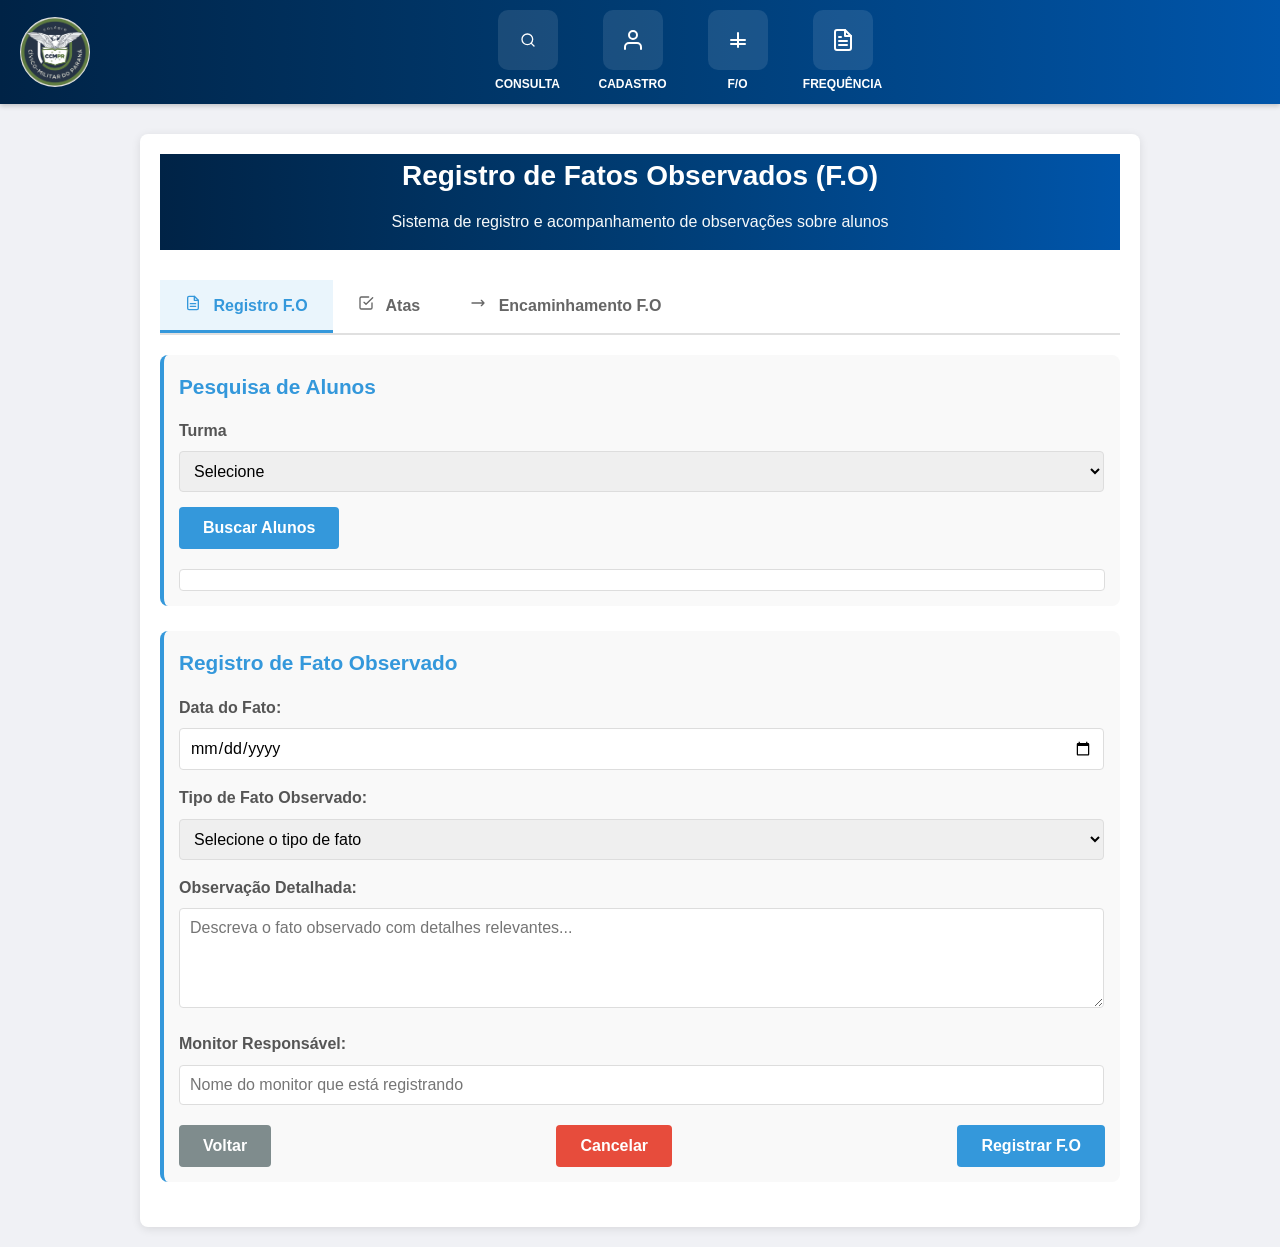
==== public/teste_fo.html @ 6c330f62 "Add files via upload" ====
<!DOCTYPE html>
<html lang="pt-br">

<head>
    <meta charset="UTF-8">
    <meta name="viewport" content="width=device-width, initial-scale=1.0">
    <title>Registro de Fatos Observados (F.O)</title>
    <link rel="stylesheet" href="geral.css">
    <link rel="stylesheet" href="Fo.css">
    <script src="fo.js"></script>
</head>
<body>
    <!-- Cabeçalho com navegação -->
    <header class="header">
        <!-- Container do logo -->
        <div class="logo-container">
            <div class="logo">
                <!-- Placeholder para o logo institucional -->
                <img src="imagens/logocmcc.png" alt="Logo Institucional">
            </div>
        </div>


        <!-- Navegação principal -->
        <nav class="nav-container" id="navContainer">
            <!-- Item de navegação: Consulta -->
            <a href="consulta.html" class="nav-item">
                <div class="nav-icon-container">
                    <!-- Ícone de lupa SVG -->
                    <svg xmlns="http://www.w3.org/2000/svg" width="16" height="16" viewBox="0 0 24 24" fill="none"
                        stroke="currentColor" stroke-width="2" stroke-linecap="round" stroke-linejoin="round">
                        <circle cx="11" cy="11" r="8"></circle>
                        <line x1="21" y1="21" x2="16.65" y2="16.65"></line>
                    </svg>
                </div>
                <div class="nav-text">CONSULTA</div>
            </a>
            <!-- Item de navegação: Cadastro -->
            <a href="index.html" class="nav-item">
                <div class="nav-icon-container">
                    <!-- Ícone de pessoa SVG -->
                    <svg xmlns="http://www.w3.org/2000/svg" width="24" height="24" viewBox="0 0 24 24" fill="none"
                        stroke="currentColor" stroke-width="2" stroke-linecap="round" stroke-linejoin="round">
                        <path d="M20 21v-2a4 4 0 0 0-4-4H8a4 4 0 0 0-4 4v2"></path>
                        <circle cx="12" cy="7" r="4"></circle>
                    </svg>
                </div>
                <div class="nav-text">CADASTRO</div>
            </a>
            <!-- Item de navegação: F/O (Fator/Operação) -->
            <a href="teste_fo.html" class="nav-item">
                <div class="nav-icon-container">
                    <!-- Ícones sobrepostos para criar o símbolo -/+ -->
                    <svg xmlns="http://www.w3.org/2000/svg" width="24" height="24" viewBox="0 0 24 24" fill="none"
                        stroke="currentColor" stroke-width="2" stroke-linecap="round" stroke-linejoin="round">
                        <line x1="12" y1="5" x2="12" y2="19"></line>
                        <line x1="5" y1="12" x2="19" y2="12"></line>
                    </svg>
                    <svg xmlns="http://www.w3.org/2000/svg" width="24" height="24" viewBox="0 0 24 24" fill="none"
                        stroke="currentColor" stroke-width="2" stroke-linecap="round" stroke-linejoin="round"
                        style="position: absolute; margin-top: 8px;">
                        <line x1="5" y1="12" x2="19" y2="12"></line>
                    </svg>
                </div>
                <div class="nav-text">F/O</div>
            </a>
            <!-- Item de navegação: Frequência -->
            <a href="freq.html" class="nav-item">
                <div class="nav-icon-container">
                    <!-- Ícone de documento SVG -->
                    <svg xmlns="http://www.w3.org/2000/svg" width="24" height="24" viewBox="0 0 24 24" fill="none"
                        stroke="currentColor" stroke-width="2" stroke-linecap="round" stroke-linejoin="round">
                        <path d="M14 2H6a2 2 0 0 0-2 2v16a2 2 0 0 0 2 2h12a2 2 0 0 0 2-2V8z"></path>
                        <polyline points="14 2 14 8 20 8"></polyline>
                        <line x1="16" y1="13" x2="8" y2="13"></line>
                        <line x1="16" y1="17" x2="8" y2="17"></line>
                        <polyline points="10 9 9 9 8 9"></polyline>
                    </svg>
                </div>
                <div class="nav-text">FREQUÊNCIA</div>
            </a>
        </nav>

        <!-- Botão de menu para dispositivos móveis -->
        <button class="menu-toggle" id="menuToggle">
            <!-- Ícone de hambúrguer SVG -->
            <svg xmlns="http://www.w3.org/2000/svg" width="24" height="24" viewBox="0 0 24 24" fill="none"
                stroke="currentColor" stroke-width="2" stroke-linecap="round" stroke-linejoin="round">
                <line x1="3" y1="12" x2="21" y2="12"></line>
                <line x1="3" y1="6" x2="21" y2="6"></line>
                <line x1="3" y1="18" x2="21" y2="18"></line>
            </svg>
        </button>
    </header>

    <main>
        <!-- Container principal da aplicação -->
        <div class="container">
            <!-- Cabeçalho da página -->
            <header class="hae">
                <h1>Registro de Fatos Observados (F.O)</h1>
                <p>Sistema de registro e acompanhamento de observações sobre alunos</p>
            </header>

            <!-- Sistema de Abas -->
            <div class="tabs-container">
                <div class="tabs-nav">
                    <button class="tab-button active" onclick="showTab('registro')">
                        <svg xmlns="http://www.w3.org/2000/svg" width="16" height="16" viewBox="0 0 24 24" fill="none" stroke="currentColor" stroke-width="2" stroke-linecap="round" stroke-linejoin="round" style="margin-right: 8px;">
                            <path d="M14 2H6a2 2 0 0 0-2 2v16a2 2 0 0 0 2 2h12a2 2 0 0 0 2-2V8z"></path>
                            <polyline points="14 2 14 8 20 8"></polyline>
                            <line x1="16" y1="13" x2="8" y2="13"></line>
                            <line x1="16" y1="17" x2="8" y2="17"></line>
                        </svg>
                        Registro F.O
                    </button>
                    <button class="tab-button" onclick="showTab('atas')">
                        <svg xmlns="http://www.w3.org/2000/svg" width="16" height="16" viewBox="0 0 24 24" fill="none" stroke="currentColor" stroke-width="2" stroke-linecap="round" stroke-linejoin="round" style="margin-right: 8px;">
                            <path d="M9 11l3 3L22 4"></path>
                            <path d="M21 12v7a2 2 0 0 1-2 2H5a2 2 0 0 1-2-2V5a2 2 0 0 1 2-2h11"></path>
                        </svg>
                        Atas
                    </button>
                    <button class="tab-button" onclick="showTab('encaminhamento')">
                        <svg xmlns="http://www.w3.org/2000/svg" width="16" height="16" viewBox="0 0 24 24" fill="none" stroke="currentColor" stroke-width="2" stroke-linecap="round" stroke-linejoin="round" style="margin-right: 8px;">
                            <path d="M17 8l4 4m0 0l-4 4m4-4H3"></path>
                        </svg>
                        Encaminhamento F.O
                    </button>
                </div>

                <!-- Conteúdo da Aba: Registro F.O -->
                <div id="registro" class="tab-content active">
                    <!-- Seção de pesquisa de alunos por turma -->
                    <section class="form-section">
                        <h2>Pesquisa de Alunos</h2>

                        <!-- Formulário de pesquisa -->
                        <form id="searchForm">
                            <div class="form-row">
                                <div class="form-group">
                                    <label class="required" for="aluno-periodo">Turma</label>
                                <select id="aluno-turma" name="periodo" required>
                                    <option value="">Selecione</option>
                                    <option value="9º Ano A">9º Ano A</option>
                                    <option value="9º Ano B">9º Ano B</option>
                                    <option value="9º Ano C">9º Ano C</option>
                                    <option value="9º Ano D">9º Ano D</option>
                                    <option value="1º Ano A">1º Ano A</option>
                                    <option value="1º Ano B">1º Ano B</option>
                                    <option value="1º Ano C">1º Ano C</option>
                                    <option value="1º Ano D">1º Ano D</option>
                                    <option value="2º Ano A">2º Ano A</option>
                                    <option value="2º Ano B">2º Ano B</option>
                                    <option value="2º Ano C">2º Ano C</option>
                                    <option value="2º Ano D">2º Ano D</option>
                                    <option value="3º Ano A">3º Ano A</option>
                                    <option value="3º Ano B">3º Ano B</option>
                                    <option value="3º Ano C">3º Ano C</option>
                                    <option value="3º Ano D">3º Ano D</option>
                                </select>
                            </div>

                            <button type="submit" class="btn btn-primary">Buscar Alunos</button>
                        </form>

                        <!-- Resultados da pesquisa -->
                        <div class="search-results">
                            
                        </div>
                    </section>

                    <!-- Seção de registro do fato observado -->
                    <section class="form-section">
                        <h2>Registro de Fato Observado</h2>

                        <form id="registroForm">
                            
                            <div class="form-group">
                                <label for="data">Data do Fato:</label>
                                <input type="date" id="data" name="data" required>
                            </div>

                            <div class="form-group">
                                <label for="tipoFato">Tipo de Fato Observado:</label>
                                <select id="tipoFato" name="tipoFato" required>
                                    <option value="">Selecione o tipo de fato</option>
                                    <option value="comportamento-positivo">Comportamento Positivo</option>
                                    <option value="comportamento-negativo">Comportamento Negativo</option>
                                    <option value="desempenho-academico">Desempenho Acadêmico</option>
                                    <option value="participacao-aula">Participação em Aula</option>
                                    <option value="atividade-extracurricular">Atividade Extracurricular</option>
                                    <option value="relacionamento-colegas">Relacionamento com Colegas</option>
                                    <option value="outro">Outro</option>
                                </select>
                            </div>

                            <div class="form-group">
                                <label for="observacao">Observação Detalhada:</label>
                                <textarea id="observacao" name="observacao"
                                    placeholder="Descreva o fato observado com detalhes relevantes..." required></textarea>
                            </div>

                            <div class="form-group">
                                <label for="monitor">Monitor Responsável:</label>
                                <input type="text" id="monitor" name="monitor" placeholder="Nome do monitor que está registrando" required>
                            </div>

                            <div class="buttons-container">
                                <button type="button" class="btn btn-secondary">Voltar</button>
                                <button type="reset" class="btn btn-danger">Cancelar</button>
                                <button type="submit" onclick="cadastrarfo(event)" class="btn btn-primary">Registrar F.O</button>
                            </div>
                        </form>
                    </section>
                </div>

                <!-- Conteúdo da Aba: Atas -->
                <div id="atas" class="tab-content">
                    <div class="ata-info">
                        <h3>Gestão de Atas de Reuniões</h3>
                        <p>Registre e acompanhe as atas de reuniões relacionadas aos casos dos alunos.</p>
                    </div>

                    <!-- Formulário para nova ata -->
                    <section class="form-section">
                        <h2>Nova Ata de Reunião</h2>
                        
                        <form id="ataForm">
                            <div class="form-group">
                                <label for="ataAluno">Aluno:</label>
                                <select id="ataAluno" name="ataAluno" required>
                                    <option value="">Selecione o aluno</option>
                                    <option value="ana-silva">Ana Silva - 20231001</option>
                                    <option value="bruno-santos">Bruno Santos - 20231002</option>
                                    <option value="carolina-oliveira">Carolina Oliveira - 20231003</option>
                                </select>
                            </div>

                            <div class="form-group">
                                <label for="ataData">Data da Reunião:</label>
                                <input type="date" id="ataData" name="ataData" required>
                            </div>

                            <div class="form-group">
                                <label for="ataAssunto">Assunto da Reunião:</label>
                                <input type="text" id="ataAssunto" name="ataAssunto" placeholder="Tema principal da reunião" required>
                            </div>

                            <div class="form-group">
                                <label for="ataParticipantes">Participantes:</label>
                                <textarea id="ataParticipantes" name="ataParticipantes" 
                                    placeholder="Liste os participantes da reunião..." required></textarea>
                            </div>

                            <div class="form-group">
                                <label for="ataConteudo">Conteúdo da Ata:</label>
                                <textarea id="ataConteudo" name="ataConteudo" 
                                    placeholder="Registre os pontos discutidos, decisões tomadas e encaminhamentos..." 
                                    style="min-height: 150px;" required></textarea>
                            </div>

                            <div class="form-group">
                                <label for="ataEncaminhamentos">Encaminhamentos:</label>
                                <textarea id="ataEncaminhamentos" name="ataEncaminhamentos" 
                                    placeholder="Liste as ações definidas, responsáveis e prazos..." required></textarea>
                            </div>

                            <div class="buttons-container">
                                <button type="button" class="btn btn-secondary">Voltar</button>
                                <button type="reset" class="btn btn-danger">Limpar</button>
                                <button type="submit" class="btn btn-success" onclick="ata(event)">Salvar Ata</button>
                            </div>
                        </form>
                    </section>

                    <!-- Lista de atas existentes -->
                    <section class="form-section">
                        <div class="student-info" id="studentInfo">
                            <button type="button" onclick="listarAlunos()" class="alinhaBtns">Listar aluno</button>
                   
                     <table>
                       <thead>
                           <tr>
                           
                               <th>Nome</th>
                               <th>CGM</th>
                               <th>CPF</th>
                               <th>Email</th>
                               <th>Turma</th>
                               <th>Telefone Responsavel</th>
                           
                           </tr>
                       </thead>
                    </section>
                </div>

               <div id="encaminhamento" class="tab-content">
                    <div class="encaminhar-info">
                        <h3>Encaminhamento de Fatos Observados</h3>
                        <p>Selecione os F.O registrados que necessitam de encaminhamento para outros setores ou profissionais.</p>
                    </div>

                    <!-- Filtros para seleção de F.O -->
                    <section class="form-section">
                        <h2>Filtros de F.O para Encaminhamento</h2>
                        
                        <form id="filtrosEncaminhamento">
                            <div class="form-group">
                                <label for="filtroTurma">Filtrar por Turma:</label>
                                <select id="filtroTurma" name="filtroTurma">
                                    <option value="">Todas as turmas</option>
                                    <option value="1A">1º Ano A</option>
                                    <option value="1B">1º Ano B</option>
                                    <option value="2A">2º Ano A</option>
                                    <option value="2B">2º Ano B</option>
                                    <option value="3A">3º Ano A</option>
                                    <option value="3B">3º Ano B</option>
                                </select>
                            </div>

                            <div class="form-group">
                                <label for="filtroTipo">Filtrar por Tipo:</label>
                                <select id="filtroTipo" name="filtroTipo">
                                    <option value="">Todos os tipos</option>
                                    <option value="comportamento-positivo">Comportamento Positivo</option>
                                    <option value="comportamento-negativo">Comportamento Negativo</option>
                                    <option value="desempenho-academico">Desempenho Acadêmico</option>
                                    <option value="participacao-aula">Participação em Aula</option>
                                    <option value="relacionamento-colegas">Relacionamento com Colegas</option>
                                    <option value="outro">Outro</option>
                                </select>
                            </div>

                            <div class="form-group">
                                <label for="filtroPeriodo">Período:</label>
                                <div style="display: flex; gap: 10px;">
                                    <input type="date" id="dataInicio" name="dataInicio" placeholder="Data início">
                                    <input type="date" id="dataFim" name="dataFim" placeholder="Data fim">
                                </div>
                            </div>

                            <button type="button" class="btn btn-primary" onclick="aplicarFiltros()">Aplicar Filtros</button>
                        </form>
                    </section>

                    <!-- Lista de F.O disponíveis para encaminhamento -->
                    <section class="form-section">
                        <h2>F.O Disponíveis para Encaminhamento 
                            <span class="selected-fo-count" id="selectedCount">0 selecionados</span>
                        </h2>
                        
                        <div class="fo-selection-area">
                            <div class="fo-item priority-high" onclick="toggleFOSelection(this)">
                                <div class="fo-info">
                                    <div class="fo-aluno">Ana Silva - 1º Ano A</div>
                                    <div class="fo-data">15/03/2024</div>
                                </div>
                                <div class="fo-tipo tipo-negativo">Comportamento Negativo</div>
                                <div class="fo-observacao">Comportamento agressivo durante o intervalo. Necessita acompanhamento psicológico urgente...</div>
                            </div>

                            <div class="fo-item priority-medium" onclick="toggleFOSelection(this)">
                                <div class="fo-info">
                                    <div class="fo-aluno">Bruno Santos - 2º Ano B</div>
                                    <div class="fo-data">12/03/2024</div>
                                </div>
                                <div class="fo-tipo tipo-academico">Desempenho Acadêmico</div>
                                <div class="fo-observacao">Queda significativa nas notas de matemática. Requer reunião com responsáveis...</div>
                            </div>

                            <div class="fo-item priority-low" onclick="toggleFOSelection(this)">
                                <div class="fo-info">
                                    <div class="fo-aluno">Carolina Oliveira - 1º Ano A</div>
                                    <div class="fo-data">10/03/2024</div>
                                </div>
                                <div class="fo-tipo tipo-positivo">Comportamento Positivo</div>
                                <div class="fo-observacao">Excelente participação em projeto de ciências. Merece reconhecimento...</div>
                            </div>

                            <div class="fo-item priority-medium" onclick="toggleFOSelection(this)">
                                <div class="fo-info">
                                    <div class="fo-aluno">Diego Ferreira - 3º Ano A</div>
                                    <div class="fo-data">08/03/2024</div>
                                </div>
                                <div class="fo-tipo tipo-relacionamento">Relacionamento com Colegas</div>
                                <div class="fo-observacao">Dificuldades de integração social. Recomenda-se acompanhamento psicológico...</div>
                            </div>

                            <div class="fo-item priority-high" onclick="toggleFOSelection(this)">
                                <div class="fo-info">
                                    <div class="fo-aluno">Eduarda Lima - 2º Ano A</div>
                                    <div class="fo-data">05/03/2024</div>
                                </div>
                                <div class="fo-tipo tipo-participacao">Participação em Aula</div>
                                <div class="fo-observacao">Não participa das atividades e demonstra sinais de desinteresse constante...</div>
                            </div>
                        </div>
                    </section>

                    <!-- Formulário de encaminhamento -->
                    <section class="form-section">
                        <h2>Dados do Encaminhamento</h2>
                        
                        <form id="encaminhamentoForm">
                            <div class="fo-summary">
                                <h4>Resumo dos F.O Selecionados:</h4>
                                <div id="foSummary">
                                    <p>Nenhum F.O selecionado ainda. Clique nos itens acima para selecioná-los.</p>
                                </div>
                            </div>

                            <div class="form-group">
                                <label for="destino">Destino do Encaminhamento:</label>
                                <select id="destino" name="destino" required>
                                    <option value="">Selecione o destino</option>
                                    <option value="coordenacao">Coordenação Pedagógica</option>
                                    <option value="direcao">Direção</option>
                                    <option value="psicologia">Psicologia Escolar</option>
                                    <option value="responsaveis">Responsáveis/Família</option>
                                    <option value="conselho-tutelar">Conselho Tutelar</option>
                                    <option value="outros-profissionais">Outros Profissionais</option>
                                </select>
                            </div>

                            <div class="form-group">
                                <label for="destinatario">Destinatário Específico:</label>
                                <input type="text" id="destinatario" name="destinatario" 
                                    placeholder="Nome do profissional ou setor específico">
                            </div>

                            <div class="form-group">
                                <label for="prioridade">Prioridade:</label>
                                <select id="prioridade" name="prioridade" required>
                                    <option value="">Selecione a prioridade</option>
                                    <option value="alta">Alta - Urgente</option>
                                    <option value="media">Média - Normal</option>
                                    <option value="baixa">Baixa - Sem pressa</option>
                                </select>
                            </div>

                            <div class="form-group">
                                <label for="justificativa">Justificativa do Encaminhamento:</label>
                                <textarea id="justificativa" name="justificativa" 
                                    placeholder="Explique os motivos que levaram ao encaminhamento dos F.O selecionados..." 
                                    style="min-height: 120px;" required></textarea>
                            </div>

                            <div class="form-group">
                                <label for="acoesSugeridas">Ações Sugeridas:</label>
                                <textarea id="acoesSugeridas" name="acoesSugeridas" 
                                    placeholder="Sugira ações específicas que devem ser tomadas pelo destinatário..." 
                                    style="min-height: 100px;"></textarea>
                            </div>

                            <div class="form-group">
                                <label for="prazoResposta">Prazo para Resposta:</label>
                                <input type="date" id="prazoResposta" name="prazoResposta">
                            </div>

                            <div class="form-group">
                                <label for="responsavelEncaminhamento">Responsável pelo Encaminhamento:</label>
                                <input type="text" id="responsavelEncaminhamento" name="responsavelEncaminhamento" 
                                    placeholder="Nome do profissional que está fazendo o encaminhamento" required>
                            </div>

                            <div class="buttons-container">
                                <button type="button" class="btn btn-secondary">Voltar</button>
                                <button type="reset" class="btn btn-danger" onclick="limparSelecoes()">Limpar</button>
                                <button type="submit" class="btn btn-success">Enviar Encaminhamento</button>
                            </div>
                        </form>
                    </section>

                    <!-- Histórico de encaminhamentos -->
                    <section class="form-section">
                        <h2>Histórico de Encaminhamentos</h2>
                        
                        <div class="ata-item">
                            <div class="ata-header">
                                <div class="ata-title">Encaminhamento para Psicologia</div>
                                <div class="ata-date">15/03/2024</div>
                            </div>
                            <p><strong>Aluno(s):</strong> Ana Silva</p>
                            <p><strong>Destino:</strong> Psicologia Escolar</p>
                            <p><strong>Prioridade:</strong> Alta</p>
                            <p><strong>Status:</strong> <span class="status-badge status-andamento">Em Andamento</span></p>
                            <div class="buttons-container" style="margin-top: 10px;">
                                <button class="btn btn-primary" style="padding: 8px 16px; font-size: 14px;">Visualizar</button>
                                <button class="btn btn-warning" style="padding: 8px 16px; font-size: 14px;">Acompanhar</button>
                            </div>
                        </div>

                        <div class="ata-item">
                            <div class="ata-header">
                                <div class="ata-title">Encaminhamento para Coordenação</div>
                                <div class="ata-date">12/03/2024</div>
                            </div>
                            <p><strong>Aluno(s):</strong> Bruno Santos, Diego Ferreira</p>
                            <p><strong>Destino:</strong> Coordenação Pedagógica</p>
                            <p><strong>Prioridade:</strong> Média</p>
                            <p><strong>Status:</strong> <span class="status-badge status-concluido">Concluído</span></p>
                            <div class="buttons-container" style="margin-top: 10px;">
                                <button class="btn btn-primary" style="padding: 8px 16px; font-size: 14px;">Visualizar</button>
                                <button class="btn btn-success" style="padding: 8px 16px; font-size: 14px;">Relatório</button>
                            </div>
                        </div>
                    </section>
                </div>
            </div>
        </div>
    </main>

    <!-- Rodapé -->
    <footer class="footer"></footer>
<!--
    <script>
        // Sistema de Abas
        function showTab(tabId) {
            // Esconder todos os conteúdos das abas
            const tabContents = document.querySelectorAll('.tab-content');
            tabContents.forEach(content => {
                content.classList.remove('active');
            });

            // Desativar todos os botões das abas
            const tabButtons = document.querySelectorAll('.tab-button');
            tabButtons.forEach(button => {
                button.classList.remove('active');
            });

            // Mostrar o conteúdo da aba selecionada
            document.getElementById(tabId).classList.add('active');

            // Ativar o botão da aba selecionada
            event.target.classList.add('active');
        }

        // Função para alternar seleção de F.O
        function toggleFOSelection(element) {
            element.classList.toggle('selected');
            updateSelectedCount();
            updateFOSummary();
        }

        // Atualizar contador de F.O selecionados
        function updateSelectedCount() {
            const selectedFOs = document.querySelectorAll('.fo-item.selected');
            const count = selectedFOs.length;
            document.getElementById('selectedCount').textContent = count + ' selecionados';
        }

        // Atualizar resumo dos F.O selecionados
        function updateFOSummary() {
            const selectedFOs = document.querySelectorAll('.fo-item.selected');
            const summaryDiv = document.getElementById('foSummary');
            
            if (selectedFOs.length === 0) {
                summaryDiv.innerHTML = '<p>Nenhum F.O selecionado ainda. Clique nos itens acima para selecioná-los.</p>';
                return;
            }

            let summaryHTML = '';
            selectedFOs.forEach((fo, index) => {
                const aluno = fo.querySelector('.fo-aluno').textContent;
                const data = fo.querySelector('.fo-data').textContent;
                const tipo = fo.querySelector('.fo-tipo').textContent;
                
                summaryHTML += `
                    <div style="margin-bottom: 10px; padding: 8px; background-color: #e9ecef; border-radius: 4px; border-left: 3px solid #28a745;">
                        <strong>${index + 1}.</strong> ${aluno} - ${data}<br>
                        <small><strong>Tipo:</strong> ${tipo}</small>
                    </div>
                `;
            });
            
            summaryDiv.innerHTML = summaryHTML;
        }

        // Aplicar filtros
        function aplicarFiltros() {
            // Implementar lógica de filtros aqui
            alert('Filtros aplicados! (Funcionalidade a ser implementada)');
        }

        // Limpar seleções
        function limparSelecoes() {
            const selectedFOs = document.querySelectorAll('.fo-item.selected');
            selectedFOs.forEach(fo => {
                fo.classList.remove('selected');
            });
            updateSelectedCount();
            updateFOSummary();
        }

        // Configurar data atual como padrão
        document.addEventListener('DOMContentLoaded', function() {
            const today = new Date().toISOString().split('T')[0];
            const dataInput = document.getElementById('data');
            if (dataInput) {
                dataInput.value = today;
            }
            
            const ataDataInput = document.getElementById('ataData');
            if (ataDataInput) {
                ataDataInput.value = today;
            }
        });

        // Handlers para formulários
        document.getElementById('registroForm')?.addEventListener('submit', function(e) {
            e.preventDefault();
            alert('F.O registrado com sucesso!');
        });

        document.getElementById('ataForm')?.addEventListener('submit', function(e) {
            e.preventDefault();
            alert('Ata salva com sucesso!');
        });

        document.getElementById('encaminhamentoForm')?.addEventListener('submit', function(e) {
            e.preventDefault();
            const selectedFOs = document.querySelectorAll('.fo-item.selected');
            if (selectedFOs.length === 0) {
                alert('Selecione pelo menos um F.O para encaminhar!');
                return;
            }
            alert('Encaminhamento enviado com sucesso!');
        });

        document.getElementById('searchForm')?.addEventListener('submit', function(e) {
            e.preventDefault();
            alert('Busca realizada! (Funcionalidade a ser implementada)');
        });
    </script>
    -->
</body>
</html>
---- public/geral.css ----
* {
            margin: 0;
            padding: 0;
            box-sizing: border-box;
            font-family: Arial, sans-serif;
        }

        /* Estilo do corpo da página */
        body {
            background-color: #f0f1f5;
            /* Fundo cinza claro */
        }

        /* Cabeçalho com gradiente azul */
        .header {
            background: linear-gradient(to right, #002346, #003c73, #0055aa);
            /* Gradiente da esquerda para direita */
            color: white;
            display: flex;
            /* Layout flexível para alinhar itens */
            justify-content: space-between;
            /* Espaço entre os elementos */
            align-items: center;
            /* Alinhamento vertical */
            padding: 10px 20px;
            position: relative;
            /* Para posicionamento absoluto do menu mobile */
            box-shadow: 0 2px 5px rgba(0, 0, 0, 0.2);
            /* Sombra suave */
        }

        /* Container do logo */
        .logo-container {
            display: flex;
            align-items: center;
        }

        /* Estilização do logo circular */
        .logo {
            width: 70px;
            height: 70px;
            border-radius: 50%;
            /* Forma circular */
            background-color: white;
            display: flex;
            justify-content: center;
            align-items: center;
            border: 2px solid #e0e0e0;
            /* Borda cinza claro */
        }

        .logo img {
            width: 170px;
            height: 80px;
        }

        /* Container da navegação */
        .nav-container {
            display: flex;
            flex-grow: 1;
            /* Ocupa o espaço disponível */
            justify-content: center;
            /* Centraliza os itens */
            gap: 15px;
            /* Espaço entre os itens */
            margin-left: 20px;
        }

        /* Estilo dos itens de navegação */
        .nav-item {
            display: flex;
            flex-direction: column;
            /* Ícone acima do texto */
            align-items: center;
            justify-content: center;
            color: white;
            text-decoration: none;
            text-align: center;
            min-width: 90px;
        }

        /* Caixas dos ícones de navegação */
        .nav-icon-container {
            background-color: rgba(255, 255, 255, 0.1);
            /* Fundo branco transparente */
            border-radius: 10px;
            /* Cantos arredondados */
            width: 60px;
            height: 60px;
            display: flex;
            justify-content: center;
            align-items: center;
            margin-bottom: 5px;
        }

        /* Texto dos itens de navegação */
        .nav-text {
            font-size: 12px;
            font-weight: bold;
        }

        /* Botão do menu mobile (hamburger) - escondido por padrão */
        .menu-toggle {
            display: none;
            /* Inicialmente oculto, aparece apenas em telas pequenas */
            background: none;
            border: none;
            color: white;
            font-size: 24px;
            cursor: pointer;
        }
        /* Rodapé com mesmo gradiente do cabeçalho */
        .footer {
            background: linear-gradient(to right, #002346, #003c73, #0055aa);
            height: 40px;
            margin-top: auto;
            /* Empurra para o final da página */
        }     

        /* Media query para tablets */
        @media (max-width: 768px) {
            .header {
                padding: 10px;
                /* Reduz o padding */
            }

            .nav-container {
                gap: 10px;
                /* Reduz o espaço entre itens */
            }

            /* Reduz o tamanho dos ícones */
            .nav-icon-container {
                width: 50px;
                height: 50px;
            }

            /* Reduz o tamanho da fonte */
            .nav-text {
                font-size: 10px;
            }

            /* Ajusta o padding da barra de pesquisa */
            .search-box {
                padding: 10px 40px 10px 40px;
            }

            .filters-container {
                gap: 15px;
            }

            .filter-dropdown {
                min-width: 160px;
            }
        }
            

        /* Media query para dispositivos móveis */
        @media (max-width: 576px) {

            /* Reduz o tamanho do logo */
            .logo {
                width: 50px;
                height: 50px;
            }

            /* Transforma o menu em coluna vertical */
            .nav-container {
                display: none;
                /* Esconde inicialmente */
                width: 100%;
                flex-direction: column;
                position: absolute;
                top: 80px;
                left: 0;
                background: linear-gradient(to right, #002346, #003c73);
                z-index: 100;
                /* Acima de outros elementos */
                padding: 10px;
            }

            /* Classe para mostrar o menu quando ativado */
            .nav-container.active {
                display: flex;
            }

            /* Mostra o botão de menu */
            .menu-toggle {
                display: block;
            }

            /* Ajusta layout dos itens de navegação para horizontal em móveis */
            .nav-item {
                width: 100%;
                flex-direction: row;
                justify-content: flex-start;
                padding: 12px;
                gap: 15px;
            }

            /* Ajusta os containers dos ícones */
            .nav-icon-container {
                margin-bottom: 0;
                width: 40px;
                height: 40px;
            }

            /* Reduz o espaço no topo do conteúdo */
            .content {
                padding-top: 40px;
            }

            .filters-container {
                flex-direction: column;
                align-items: center;
                gap: 15px;
            }

            .filter-dropdown {
                width: 100%;
                max-width: 300px;
            }

            .clear-filters {
                width: 100%;
                max-width: 300px;
            }

            .info-row {
                flex-direction: column;
                align-items: flex-start;
                gap: 5px;
            }

            .info-value {
                text-align: left;
            }

            .info-label {
                min-width: auto;
            }
        }
---- public/Fo.css ----
/* Estilos gerais da página */
        * {
            margin: 0;
            padding: 0;
            box-sizing: border-box;
            font-family: 'Segoe UI', Tahoma, Geneva, Verdana, sans-serif;
        }

        body {
            background-color: #f0f1f5;
            color: #333;
            line-height: 1.6;
        }

        /* Cabeçalho com gradiente azul */
        .header {
            background: linear-gradient(to right, #002346, #003c73, #0055aa);
            color: white;
            display: flex;
            justify-content: space-between;
            align-items: center;
            padding: 10px 20px;
            position: relative;
            box-shadow: 0 2px 5px rgba(0, 0, 0, 0.2);
        }

        /* Container do logo */
        .logo-container {
            display: flex;
            align-items: center;
        }

        /* Estilização do logo circular */
        .logo {
            width: 70px;
            height: 70px;
            border-radius: 50%;
            background-color: white;
            display: flex;
            justify-content: center;
            align-items: center;
            border: 2px solid #e0e0e0;
        }

        .logo img {
            width: 170px;
            height: 80px;
        }

        /* Container da navegação */
        .nav-container {
            display: flex;
            flex-grow: 1;
            justify-content: center;
            gap: 15px;
            margin-left: 20px;
        }

        /* Estilo dos itens de navegação */
        .nav-item {
            display: flex;
            flex-direction: column;
            align-items: center;
            justify-content: center;
            color: white;
            text-decoration: none;
            text-align: center;
            min-width: 90px;
        }

        /* Caixas dos ícones de navegação */
        .nav-icon-container {
            background-color: rgba(255, 255, 255, 0.1);
            border-radius: 10px;
            width: 60px;
            height: 60px;
            display: flex;
            justify-content: center;
            align-items: center;
            margin-bottom: 5px;
        }

        /* Texto dos itens de navegação */
        .nav-text {
            font-size: 12px;
            font-weight: bold;
        }

        /* Botão do menu mobile (hamburger) - escondido por padrão */
        .menu-toggle {
            display: none;
            background: none;
            border: none;
            color: white;
            font-size: 24px;
            cursor: pointer;
        }

        .hae {
            background: linear-gradient(to right, #002346, #003c73, #0055aa);
        }

        .hae h1 {
            color: #ffffff;
            font-size: 28px;
            margin-bottom: 10px;
        }

        .hae p {
            color: #f6f9fa;
            font-size: 16px;
        }

        /* Área de conteúdo principal */
        .content {
            min-height: calc(100vh - 150px);
            padding: 20px;
            display: flex;
            flex-direction: column;
            align-items: center;
            justify-content: flex-start;
            padding-top: 80px;
        }

        .container {
            max-width: 1000px;
            margin: 20px auto;
            padding: 20px;
            background-color: #fff;
            border-radius: 8px;
            box-shadow: 0 2px 10px rgba(0, 0, 0, 0.1);
        }

        header {
            text-align: center;
            margin-bottom: 30px;
            padding-bottom: 15px;
        }

        h1 {
            color: #2c3e50;
            margin-bottom: 10px;
        }

        /* Sistema de Abas */
        .tabs-container {
            margin-bottom: 20px;
        }

        .tabs-nav {
            display: flex;
            border-bottom: 2px solid #e0e0e0;
            margin-bottom: 20px;
        }

        .tab-button {
            background: none;
            border: none;
            padding: 15px 25px;
            cursor: pointer;
            font-size: 16px;
            font-weight: 600;
            color: #666;
            border-bottom: 3px solid transparent;
            transition: all 0.3s ease;
            position: relative;
        }

        .tab-button:hover {
            color: #3498db;
            background-color: rgba(52, 152, 219, 0.05);
        }

        .tab-button.active {
            color: #3498db;
            border-bottom-color: #3498db;
            background-color: rgba(52, 152, 219, 0.1);
        }

        .tab-content {
            display: none;
            animation: fadeIn 0.3s ease-in;
        }

        .tab-content.active {
            display: block;
        }

        @keyframes fadeIn {
            from { opacity: 0; transform: translateY(10px); }
            to { opacity: 1; transform: translateY(0); }
        }

        /* Estilos para formulários e campos */
        .form-section {
            margin-bottom: 25px;
            padding: 15px;
            background-color: #f9f9f9;
            border-radius: 6px;
            border-radius: 8px;
            border-left: 4px solid #3498db;
        }

        .form-section h2 {
            color: #3498db;
            margin-bottom: 15px;
            font-size: 1.3rem;
        }
        .turma{
            width: 700px;
            height: 35px;
            border-radius: 5px;
            
        }

        .form-group {
            margin-bottom: 15px;
            width: 925px;
        }

        label {
            display: block;
            margin-bottom: 8px;
            font-weight: 600;
            color: #555;
        }

        input[type="text"],
        input[type="date"],
        input[type="email"],
        select,
        textarea {
            width: 100%;
            padding: 10px;
            border: 1px solid #ddd;
            border-radius: 4px;
            font-size: 16px;
            transition: border 0.3s;
        }

        input[type="text"]:focus,
        input[type="date"]:focus,
        input[type="email"]:focus,
        select:focus,
        textarea:focus {
            border-color: #3498db;
            outline: none;
        }

        textarea {
            min-height: 100px;
            resize: vertical;
        }

        /* Estilo para os resultados da pesquisa */
        .search-results {
            margin-top: 20px;
            max-height: 300px;
            overflow-y: auto;
            border: 1px solid #ddd;
            border-radius: 4px;
            padding: 10px;
            background-color: #fff;
        }

        .aluno-item {
            padding: 10px;
            border-bottom: 1px solid #eee;
            cursor: pointer;
            transition: background-color 0.2s;
        }

        .aluno-item:hover {
            background-color: #f0f7ff;
        }

        .aluno-item.selected {
            background-color: #e1f0ff;
            border-left: 4px solid #3498db;
        }

        /* Estilos para os botões */
        .buttons-container {
            display: flex;
            justify-content: space-between;
            margin-top: 20px;
        }

        .btn {
            padding: 12px 24px;
            border: none;
            border-radius: 4px;
            font-size: 16px;
            font-weight: 600;
            cursor: pointer;
            transition: background-color 0.3s, transform 0.2s;
        }

        .btn:hover {
            transform: translateY(-2px);
        }

        .btn:active {
            transform: translateY(0);
        }

        .btn-primary {
            background-color: #3498db;
            color: white;
        }

        .btn-primary:hover {
            background-color: #2980b9;
        }

        .btn-danger {
            background-color: #e74c3c;
            color: white;
        }

        .btn-danger:hover {
            background-color: #c0392b;
        }

        .btn-secondary {
            background-color: #7f8c8d;
            color: white;
        }

        .btn-secondary:hover {
            background-color: #6c7a7d;
        }

        .btn-success {
            background-color: #27ae60;
            color: white;
        }

        .btn-success:hover {
            background-color: #219a52;
        }

        .btn-warning {
            background-color: #f39c12;
            color: white;
        }

        .btn-warning:hover {
            background-color: #e67e22;
        }

        /* Estilos específicos para atas */
        .ata-info {
            padding: 15px;
            margin-bottom: 20px;
        }

        .ata-item {
            background-color: white;
            border: 1px solid #ddd;
            border-radius: 6px;
            padding: 15px;
            margin-bottom: 15px;
            box-shadow: 0 2px 4px rgba(0,0,0,0.1);
        }

        .ata-header {
            display: flex;
            justify-content: space-between;
            align-items: center;
            border-bottom: 1px solid #eee;
            padding-bottom: 10px;
            margin-bottom: 10px;
        }

        .ata-title {
            font-weight: bold;
            color: #2c3e50;
        }

        .ata-date {
            color: #7f8c8d;
            font-size: 14px;
        }

        /* Estilos para encaminhamentos de F.O */
        .encaminhamento-info {
            background-color: #fff3cd;
            border: 1px solid #ffeaa7;
            border-radius: 6px;
            padding: 15px;
            margin-bottom: 20px;
        }

        .fo-item {
            background-color: #f8f9fa;
            border: 1px solid #dee2e6;
            border-radius: 6px;
            padding: 12px;
            margin-bottom: 10px;
            cursor: pointer;
            transition: all 0.3s ease;
        }

        .fo-item:hover {
            background-color: #e9ecef;
            border-color: #3498db;
        }

        .fo-item.selected {
            background-color: #d4edda;
            border-color: #28a745;
            border-width: 2px;
        }

        .fo-info {
            display: flex;
            justify-content: space-between;
            align-items: flex-start;
            margin-bottom: 8px;
        }

        .fo-aluno {
            font-weight: bold;
            color: #2c3e50;
        }

        .fo-data {
            color: #6c757d;
            font-size: 14px;
        }

        .fo-tipo {
            display: inline-block;
            padding: 2px 8px;
            border-radius: 12px;
            font-size: 12px;
            font-weight: bold;
            margin-bottom: 5px;
        }

        .tipo-positivo {
            background-color: #d4edda;
            color: #155724;
        }

        .tipo-negativo {
            background-color: #f8d7da;
            color: #721c24;
        }

        .tipo-academico {
            background-color: #d1ecf1;
            color: #0c5460;
        }

        .tipo-participacao {
            background-color: #e2e3e5;
            color: #383d41;
        }

        .tipo-relacionamento {
            background-color: #ffeaa7;
            color: #856404;
        }

        .tipo-outro {
            background-color: #e9ecef;
            color: #495057;
        }

        .fo-observacao {
            color: #495057;
            font-size: 14px;
            line-height: 1.4;
            margin-top: 5px;
            max-height: 40px;
            overflow: hidden;
            text-overflow: ellipsis;
        }

        .priority-high {
            border-left: 4px solid #e74c3c;
        }

        .priority-medium {
            border-left: 4px solid #f39c12;
        }

        .priority-low {
            border-left: 4px solid #27ae60;
        }

        .status-badge {
            display: inline-block;
            padding: 4px 12px;
            border-radius: 12px;
            font-size: 12px;
            font-weight: bold;
            text-transform: uppercase;
        }

        .status-pendente {
            background-color: #fff3cd;
            color: #856404;
        }

        .status-andamento {
            background-color: #d4edda;
            color: #155724;
        }

        .status-concluido {
            background-color: #d1ecf1;
            color: #0c5460;
        }

        /* Estilos responsivos */
        @media (max-width: 768px) {
            .container {
                padding: 15px;
                margin: 10px;
            }

            .buttons-container {
                flex-direction: column;
                gap: 10px;
            }

            .btn {
                width: 100%;
            }

            .tabs-nav {
                flex-wrap: wrap;
            }

            .tab-button {
                flex: 1;
                min-width: 120px;
            }
        }

        /* Rodapé com mesmo gradiente do cabeçalho */
        .footer {
            background: linear-gradient(to right, #002346, #003c73, #0055aa);
            height: 40px;
            margin-top: auto;
        }

        .info-note {
            background-color: #f8f9fa;
            border: 1px solid #dee2e6;
            border-radius: 6px;
            padding: 15px;
            margin-top: 20px;
            color: #6c757d;
            font-size: 14px;
        }

        /* Estilos específicos para encaminhamento de F.O */
        .fo-selection-area {
            max-height: 400px;
            overflow-y: auto;
            border: 1px solid #ddd;
            border-radius: 4px;
            padding: 10px;
            background-color: #fff;
        }

        .encaminhar-info {
            padding: 15px;
            margin-bottom: 20px;
        }

        .encaminhamento-destino {
            display: flex;
            align-items: center;
            gap: 10px;
            margin-bottom: 10px;
        }

        .destino-icon {
            width: 40px;
            height: 40px;
            border-radius: 50%;
            display: flex;
            align-items: center;
            justify-content: center;
            color: white;
            font-weight: bold;
            font-size: 14px;
        }

        .destino-coordenacao {
            background-color: #3498db;
        }

        .destino-direcao {
            background-color: #e74c3c;
        }

        .destino-psicologia {
            background-color: #9b59b6;
        }

        .destino-responsaveis {
            background-color: #f39c12;
        }

        .destino-outros {
            background-color: #7f8c8d;
        }

        .fo-summary {
            background-color: #f8f9fa;
            border: 1px solid #dee2e6;
            border-radius: 6px;
            padding: 15px;
            margin: 15px 0;
        }

        .fo-summary h4 {
            color: #2c3e50;
            margin-bottom: 10px;
            border-bottom: 1px solid #dee2e6;
            padding-bottom: 5px;
        }

        .selected-fo-count {
            background-color: #17a2b8;
            color: white;
            padding: 2px 8px;
            border-radius: 12px;
            font-size: 12px;
            font-weight: bold;
            margin-left: 10px;
        }

        /* Media query para tablets */
        @media (max-width: 768px) {
            .header {
                padding: 10px;
                /* Reduz o padding */
            }

            .nav-container {
                gap: 10px;
                /* Reduz o espaço entre itens */
            }

            /* Reduz o tamanho dos ícones */
            .nav-icon-container {
                width: 50px;
                height: 50px;
            }

            /* Reduz o tamanho da fonte */
            .nav-text {
                font-size: 10px;
            }

            /* Ajusta o padding da barra de pesquisa */
            .search-box {
                padding: 10px 40px 10px 40px;
            }

            .filters-container {
                gap: 15px;
            }

            .filter-dropdown {
                min-width: 160px;
            }
        }
        

        /* Media query para dispositivos móveis */
        @media (max-width: 576px) {

            /* Reduz o tamanho do logo */
            .logo {
                width: 50px;
                height: 50px;
            }

            /* Transforma o menu em coluna vertical */
            .nav-container {
                display: none;
                /* Esconde inicialmente */
                width: 100%;
                flex-direction: column;
                position: absolute;
                top: 80px;
                left: 0;
                background: linear-gradient(to right, #002346, #003c73);
                z-index: 100;
                /* Acima de outros elementos */
                padding: 10px;
            }

            /* Classe para mostrar o menu quando ativado */
            .nav-container.active {
                display: flex;
            }

            /* Mostra o botão de menu */
            .menu-toggle {
                display: block;
            }

            /* Ajusta layout dos itens de navegação para horizontal em móveis */
            .nav-item {
                width: 100%;
                flex-direction: row;
                justify-content: flex-start;
                padding: 12px;
                gap: 15px;
            }

            /* Ajusta os containers dos ícones */
            .nav-icon-container {
                margin-bottom: 0;
                width: 40px;
                height: 40px;
            }

            /* Reduz o espaço no topo do conteúdo */
            .content {
                padding-top: 40px;
            }

            .filters-container {
                flex-direction: column;
                align-items: center;
                gap: 15px;
            }

            .filter-dropdown {
                width: 100%;
                max-width: 300px;
            }

            .clear-filters {
                width: 100%;
                max-width: 300px;
            }

            .info-row {
                flex-direction: column;
                align-items: flex-start;
                gap: 5px;
            }

            .info-value {
                text-align: left;
            }

            .info-label {
                min-width: auto;
            }
        }
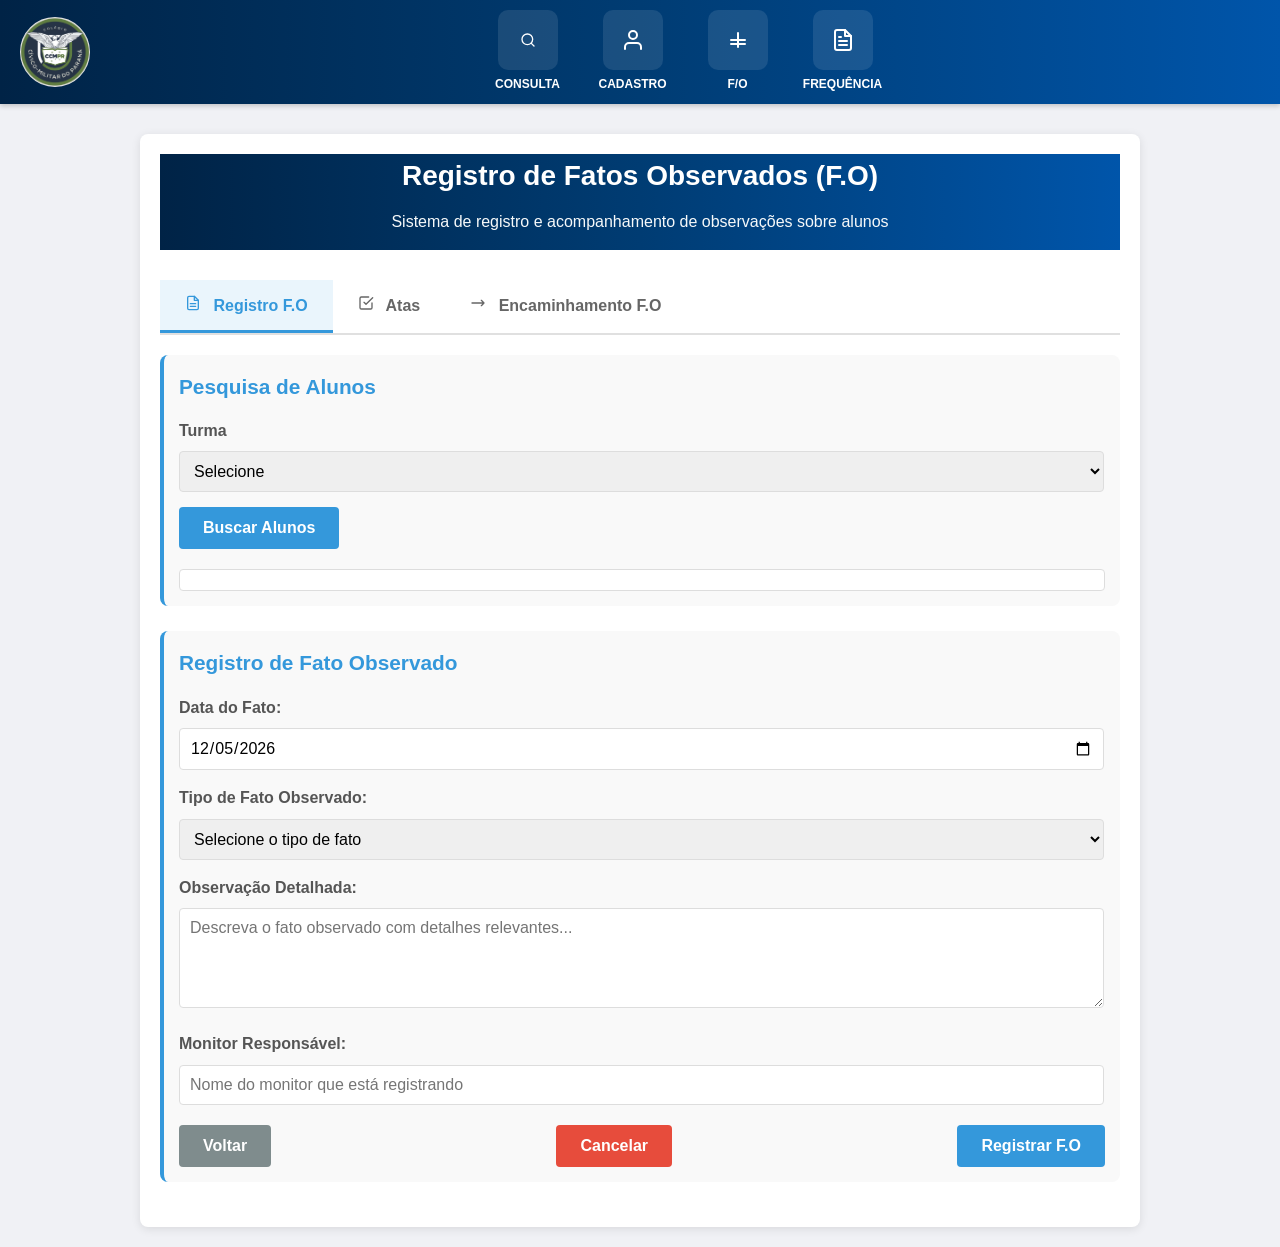
==== commit 1a35e07e: "Update teste_fo.html" ====
--- a/public/teste_fo.html
+++ b/public/teste_fo.html
@@ -7,7 +7,7 @@
     <title>Registro de Fatos Observados (F.O)</title>
     <link rel="stylesheet" href="geral.css">
     <link rel="stylesheet" href="Fo.css">
-    <script src="fo.js"></script>
+
 </head>
 <body>
     <!-- Cabeçalho com navegação -->
@@ -209,7 +209,7 @@
                             <div class="buttons-container">
                                 <button type="button" class="btn btn-secondary">Voltar</button>
                                 <button type="reset" class="btn btn-danger">Cancelar</button>
-                                <button type="submit" onclick="cadastrarfo(event)" class="btn btn-primary">Registrar F.O</button>
+                                <button type="submit" class="btn btn-primary" onclick="cadastrarfo(event)">Registrar F.O</button>
                             </div>
                         </form>
                     </section>
@@ -269,7 +269,7 @@
                             <div class="buttons-container">
                                 <button type="button" class="btn btn-secondary">Voltar</button>
                                 <button type="reset" class="btn btn-danger">Limpar</button>
-                                <button type="submit" class="btn btn-success" onclick="ata(event)">Salvar Ata</button>
+                                <button type="submit" class="btn btn-success" onclick="cadastrarata(event)">Salvar Ata</button>
                             </div>
                         </form>
                     </section>
@@ -467,7 +467,7 @@
                             <div class="buttons-container">
                                 <button type="button" class="btn btn-secondary">Voltar</button>
                                 <button type="reset" class="btn btn-danger" onclick="limparSelecoes()">Limpar</button>
-                                <button type="submit" class="btn btn-success">Enviar Encaminhamento</button>
+                                <button type="submit" class="btn btn-success" onclick=" cadastrarencaminhamento(event)">Enviar Encaminhamento</button>
                             </div>
                         </form>
                     </section>
@@ -513,7 +513,7 @@
 
     <!-- Rodapé -->
     <footer class="footer"></footer>
-<!--
+
     <script>
         // Sistema de Abas
         function showTab(tabId) {
@@ -633,6 +633,5 @@
             alert('Busca realizada! (Funcionalidade a ser implementada)');
         });
     </script>
-    -->
 </body>
-</html>+</html>
